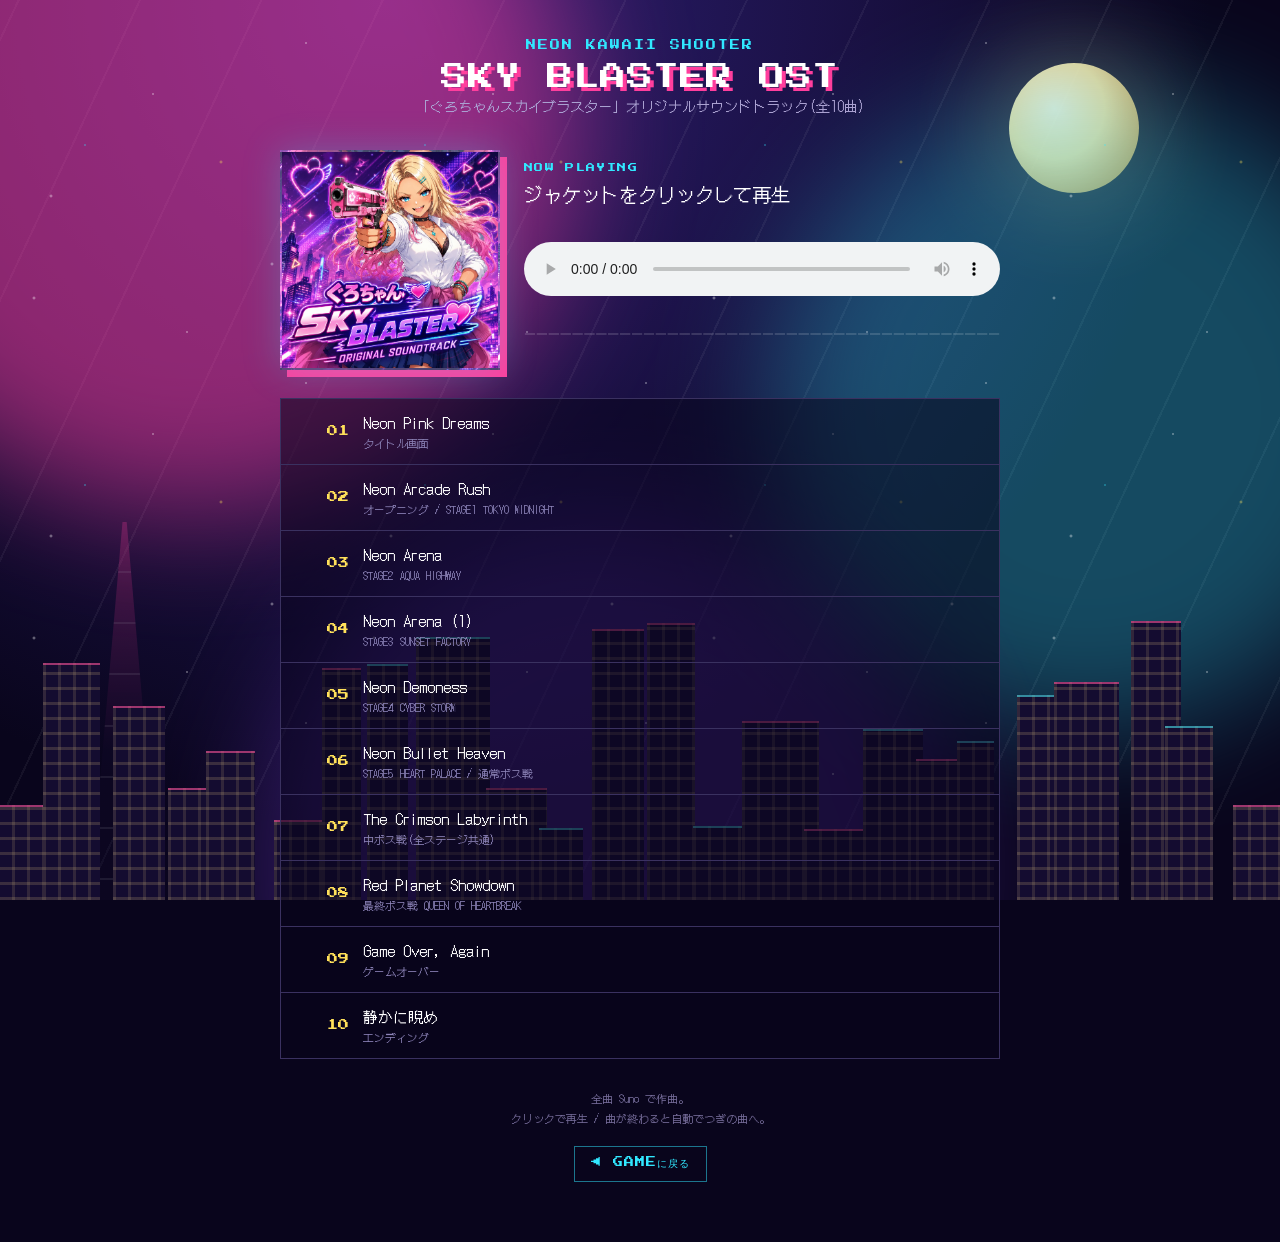
==== soundtrack.html @ 39030c47 "サントラ視聴ページ(soundtrack.html)を追加 全10曲をジャケット風UIで再生できるページ。ジャケットクリックで 再生/一時停止、Web Audio解析による音反応イコライザーを表示、 " ====
<!doctype html>
<html lang="ja">
  <head>
    <meta charset="UTF-8" />
    <meta name="viewport" content="width=device-width, initial-scale=1" />
    <meta name="theme-color" content="#120b2e" />
    <title>GRO-CHAN SKY BLASTER ✦ SOUNDTRACK</title>
    <style>
      @import url('https://fonts.googleapis.com/css2?family=DotGothic16&family=Press+Start+2P&display=swap');

      :root { --pink: #ff3e9d; --cyan: #31e8ff; --yellow: #ffe15a; }
      * { box-sizing: border-box; }
      html, body {
        margin: 0; min-height: 100%;
        background: #09051c;
        color: white; font-family: "DotGothic16", monospace;
        overflow-x: hidden;
      }

      /* Animated backdrop, built from the same visual language as the game's
         title screen: a soft moon, a tower silhouette, a drifting neon-lit
         skyline, diagonal light rays, glow blobs and a slow starfield. */
      .bg {
        position: fixed; inset: 0; z-index: 0; overflow: hidden;
        background: radial-gradient(circle at 30% 0%, #302078, #09051c 65%);
      }
      .bg .rays {
        position: absolute; inset: -20% -30%;
        background: repeating-linear-gradient(115deg, rgba(255,255,255,.05) 0 2px, transparent 2px 110px);
        animation: raysPan 46s linear infinite;
      }
      @keyframes raysPan { from { transform: translateX(0); } to { transform: translateX(320px); } }
      .bg .moon {
        position: absolute; top: 7%; right: 11%; width: 130px; height: 130px; border-radius: 50%;
        background: radial-gradient(circle at 35% 35%, #fffce0, #ffe9a8 42%, #d8ab5e 78%, transparent 80%);
        box-shadow: 0 0 90px 22px rgba(255, 230, 150, .22);
        opacity: .9;
      }
      .bg .tower {
        position: absolute; left: 7%; bottom: 0; width: 70px; height: 42vh;
        clip-path: polygon(47% 0%, 53% 0%, 100% 100%, 0% 100%);
        background: linear-gradient(180deg, rgba(255,62,157,.5), rgba(20,10,45,.65) 60%);
        opacity: .5;
      }
      .bg .tower::before {
        content: ''; position: absolute; inset: 0;
        background: repeating-linear-gradient(180deg, transparent 0 13%, rgba(255,255,255,.16) 13% calc(13% + 2px));
      }
      .bg .glow { position: absolute; border-radius: 50%; filter: blur(60px); opacity: .5; }
      .bg .glow.a { width: 60vw; height: 60vw; left: -15vw; top: -20vw; background: #ff3e9d; animation: drift1 22s ease-in-out infinite; }
      .bg .glow.b { width: 50vw; height: 50vw; right: -10vw; top: 10vh; background: #31e8ff; opacity: .3; animation: drift2 26s ease-in-out infinite; }
      .bg .glow.c { width: 55vw; height: 55vw; left: 20vw; bottom: -25vw; background: #7b3fe4; opacity: .35; animation: drift3 30s ease-in-out infinite; }
      @keyframes drift1 { 0%,100% { transform: translate(0,0) scale(1); } 50% { transform: translate(6vw,8vh) scale(1.15); } }
      @keyframes drift2 { 0%,100% { transform: translate(0,0) scale(1); } 50% { transform: translate(-8vw,4vh) scale(1.1); } }
      @keyframes drift3 { 0%,100% { transform: translate(0,0) scale(1); } 50% { transform: translate(5vw,-6vh) scale(1.08); } }
      .bg .stars {
        position: absolute; inset: -50% 0 0 0; height: 200%;
        background-image:
          radial-gradient(2px 2px at 10% 20%, #fff, transparent),
          radial-gradient(2px 2px at 80% 10%, #fff, transparent),
          radial-gradient(1.5px 1.5px at 45% 60%, #fff, transparent),
          radial-gradient(2px 2px at 65% 80%, #ffe15a, transparent),
          radial-gradient(1.5px 1.5px at 25% 75%, #31e8ff, transparent),
          radial-gradient(1.5px 1.5px at 90% 45%, #fff, transparent),
          radial-gradient(2px 2px at 15% 90%, #fff, transparent),
          radial-gradient(1.5px 1.5px at 55% 30%, #fff, transparent);
        background-repeat: repeat; background-size: 340px 340px;
        opacity: .55; animation: starDrift 60s linear infinite;
      }
      @keyframes starDrift { from { transform: translateY(0); } to { transform: translateY(340px); } }

      /* Neon skyline: generated buildings anchored to the bottom, echoing the
         in-game city backdrop. Each gets a random height/width and a lit
         window grid tinted pink or cyan. */
      .bg .skyline { position: absolute; left: 0; right: 0; bottom: 0; height: 38vh; }
      .bg .building {
        position: absolute; bottom: 0; background-color: #140c30;
        border-top: 2px solid var(--accent, rgba(255,255,255,.25));
        background-image:
          repeating-linear-gradient(0deg, rgba(255,222,140,.16) 0 3px, transparent 3px 15px),
          repeating-linear-gradient(90deg, rgba(255,222,140,.12) 0 3px, transparent 3px 15px);
        transform-origin: center bottom; will-change: transform;
      }

      .wrap { position: relative; max-width: 760px; margin: 0 auto; padding: 40px 20px 60px; }
      .eyebrow { color: var(--cyan); font: 10px "Press Start 2P", monospace; letter-spacing: .2em; text-align: center; }
      h1 {
        margin: 14px 0 6px; text-align: center; font: 26px "Press Start 2P", monospace;
        color: white; text-shadow: 4px 4px 0 var(--pink); letter-spacing: .02em;
      }
      .sub { text-align: center; color: #aaa1d1; font-size: 14px; margin: 0 0 34px; }

      /* Album jacket: click to play/pause the current track. Pulses with a
         soft glow while playing, shows a play/pause glyph on hover so it
         reads as a button (no spin — there's a wordmark on it to keep upright). */
      .player-panel { display: flex; gap: 24px; align-items: center; margin-bottom: 28px; flex-wrap: wrap; }
      .jacket-frame { position: relative; width: 220px; height: 220px; flex: none; }
      .jacket {
        width: 100%; height: 100%; cursor: pointer; position: relative; overflow: hidden;
        background-image: url('assets/images/ost_jacket.webp');
        background-size: cover; background-position: center;
        box-shadow: 0 0 34px rgba(49, 232, 255, .25), 7px 7px 0 var(--pink);
        border: 2px solid rgba(255, 255, 255, .25);
        transition: transform .15s, box-shadow .4s;
      }
      .jacket:hover { transform: translate(-2px, -2px); }
      .jacket:active { transform: translate(1px, 1px); }
      .jacket.is-playing { animation: jacketPulse 2.4s ease-in-out infinite; }
      @keyframes jacketPulse {
        0%, 100% { box-shadow: 0 0 34px rgba(49, 232, 255, .25), 7px 7px 0 var(--pink); }
        50% { box-shadow: 0 0 52px rgba(49, 232, 255, .5), 7px 7px 0 var(--pink); }
      }
      .jacket .glyph {
        position: absolute; inset: 0; display: flex; align-items: center; justify-content: center;
        background: rgba(9, 5, 28, 0); color: white; font-size: 34px; opacity: 0; transition: opacity .15s, background .15s;
      }
      .jacket:hover .glyph, .jacket:focus-visible .glyph { opacity: 1; background: rgba(9, 5, 28, .35); }

      .now-playing { flex: 1; min-width: 220px; }
      .now-playing .label { color: var(--cyan); font: 9px "Press Start 2P", monospace; letter-spacing: .15em; }
      .now-playing .title { margin: 8px 0 2px; font-size: 19px; color: white; }
      .now-playing .scene { color: #bdb5e0; font-size: 13px; margin: 0 0 14px; }
      audio { width: 100%; filter: invert(0); }
      #visualizer { display: block; width: 100%; height: 46px; margin-top: 10px; }

      .tracklist { position: relative; list-style: none; margin: 0; padding: 0; border: 1px solid #3a3160; background: rgba(9,5,28,.55); }
      .track {
        display: flex; align-items: center; gap: 14px;
        padding: 13px 16px; cursor: pointer;
        border-bottom: 1px solid #3a3160;
        transition: background .12s;
      }
      .track:last-child { border-bottom: none; }
      .track:hover { background: rgba(255, 62, 157, .14); }
      .track.is-active { background: rgba(49, 232, 255, .16); }
      .track .num { color: var(--yellow); font: 11px "Press Start 2P", monospace; min-width: 22px; }
      .track .info { flex: 1; min-width: 0; }
      .track .name { color: white; font-size: 15px; }
      .track .scene-tag { color: #8d84b8; font-size: 11px; margin-top: 2px; }
      .track .playmark { color: var(--pink); font-size: 13px; width: 16px; text-align: center; }

      footer { position: relative; margin-top: 30px; text-align: center; }
      footer p { color: #756c99; font-size: 11px; line-height: 1.8; }
      .back-link {
        display: inline-block; margin-top: 6px; color: var(--cyan); text-decoration: none;
        font: 10px "Press Start 2P", monospace; letter-spacing: .1em; border: 1px solid rgba(49,232,255,.5);
        padding: 10px 16px;
      }
      .back-link:hover { color: white; border-color: white; }
    </style>
  </head>
  <body>
    <div class="bg">
      <div class="rays"></div>
      <div class="moon"></div>
      <div class="tower"></div>
      <div class="glow a"></div>
      <div class="glow b"></div>
      <div class="glow c"></div>
      <div class="stars"></div>
      <div class="skyline" id="skyline"></div>
    </div>

    <div class="wrap">
      <div class="eyebrow">NEON KAWAII SHOOTER</div>
      <h1>SKY BLASTER OST</h1>
      <p class="sub">「ぐろちゃんスカイブラスター」オリジナルサウンドトラック(全10曲)</p>

      <div class="player-panel">
        <div class="jacket-frame">
          <div class="jacket" id="jacket" role="button" tabindex="0" aria-label="再生・一時停止">
            <div class="glyph" id="jacketGlyph">▶</div>
          </div>
        </div>
        <div class="now-playing">
          <div class="label">NOW PLAYING</div>
          <div class="title" id="npTitle">ジャケットをクリックして再生</div>
          <div class="scene" id="npScene">&nbsp;</div>
          <audio id="player" controls></audio>
          <canvas id="visualizer" width="600" height="92"></canvas>
        </div>
      </div>

      <ul class="tracklist" id="tracklist"></ul>

      <footer>
        <p>全曲 Suno で作曲。<br />クリックで再生 / 曲が終わると自動でつぎの曲へ。</p>
        <a class="back-link" href="index.html">◀ GAMEに戻る</a>
      </footer>
    </div>

    <script>
      const TRACKS = [
        { file: 'Neon Pink Dreams.mp3', title: 'Neon Pink Dreams', scene: 'タイトル画面' },
        { file: 'Neon Arcade Rush.mp3', title: 'Neon Arcade Rush', scene: 'オープニング / STAGE1 TOKYO MIDNIGHT' },
        { file: 'Neon Arena.mp3', title: 'Neon Arena', scene: 'STAGE2 AQUA HIGHWAY' },
        { file: 'Neon Arena (1).mp3', title: 'Neon Arena (1)', scene: 'STAGE3 SUNSET FACTORY' },
        { file: 'Neon Demoness.mp3', title: 'Neon Demoness', scene: 'STAGE4 CYBER STORM' },
        { file: 'Neon Bullet Heaven.mp3', title: 'Neon Bullet Heaven', scene: 'STAGE5 HEART PALACE / 通常ボス戦' },
        { file: 'The Crimson Labyrinth.mp3', title: 'The Crimson Labyrinth', scene: '中ボス戦(全ステージ共通)' },
        { file: 'Red Planet Showdown.mp3', title: 'Red Planet Showdown', scene: '最終ボス戦 QUEEN OF HEARTBREAK' },
        { file: 'Game Over, Again.mp3', title: 'Game Over, Again', scene: 'ゲームオーバー' },
        { file: '静かに睨め.mp3', title: '静かに睨め', scene: 'エンディング' },
      ];

      const player = document.querySelector('#player');
      const npTitle = document.querySelector('#npTitle');
      const npScene = document.querySelector('#npScene');
      const list = document.querySelector('#tracklist');
      const jacket = document.querySelector('#jacket');
      const jacketGlyph = document.querySelector('#jacketGlyph');
      let current = -1;

      // Neon skyline: random-height buildings anchored to the bottom of the
      // viewport, echoing the game's procedural city backdrop. Kept in
      // `buildings` so the audio loop below can grow/shrink them like a
      // giant equalizer synced to the currently playing track.
      const buildings = [];
      (function buildSkyline() {
        const skyline = document.querySelector('#skyline');
        const count = 24;
        for (let i = 0; i < count; i++) {
          const b = document.createElement('div');
          b.className = 'building';
          const w = 32 + Math.random() * 46;
          const h = 70 + Math.random() * 210;
          b.style.width = w + 'px';
          b.style.height = h + 'px';
          b.style.left = ((i / count) * 100 + (Math.random() * 2 - 1)) + '%';
          b.style.setProperty('--accent', Math.random() < .5 ? 'rgba(49,232,255,.5)' : 'rgba(255,62,157,.5)');
          skyline.appendChild(b);
          buildings.push({ el: b, scale: 1 });
        }
      })();

      // Audio-reactive equalizer bars, drawn from a Web Audio AnalyserNode
      // tapped off the <audio> element. Idles as a flat line when nothing
      // is playing.
      const viz = document.querySelector('#visualizer');
      const vctx = viz.getContext('2d');
      let audioCtx, analyser, freqData;
      const BAR_COUNT = 40;

      function ensureAudioGraph() {
        if (audioCtx) { if (audioCtx.state === 'suspended') audioCtx.resume(); return; }
        audioCtx = new (window.AudioContext || window.webkitAudioContext)();
        const source = audioCtx.createMediaElementSource(player);
        analyser = audioCtx.createAnalyser();
        analyser.fftSize = 128;
        analyser.smoothingTimeConstant = .82;
        freqData = new Uint8Array(analyser.frequencyBinCount);
        source.connect(analyser);
        analyser.connect(audioCtx.destination);
      }

      function drawViz() {
        requestAnimationFrame(drawViz);
        const w = viz.width, h = viz.height, mid = h / 2;
        const barW = w / BAR_COUNT;
        vctx.clearRect(0, 0, w, h);
        const playing = analyser && !player.paused;
        if (playing) analyser.getByteFrequencyData(freqData);
        const step = analyser ? Math.floor(freqData.length / BAR_COUNT) : 0;
        for (let i = 0; i < BAR_COUNT; i++) {
          const v = playing ? freqData[i * step] / 255 : 0;
          const barH = Math.max(2, v * (mid - 4));
          const x = i * barW + 1;
          const grad = vctx.createLinearGradient(0, mid - barH, 0, mid + barH);
          grad.addColorStop(0, '#31e8ff');
          grad.addColorStop(1, '#ff3e9d');
          vctx.fillStyle = playing ? grad : 'rgba(255,255,255,.14)';
          vctx.fillRect(x, mid - barH, barW - 2, barH * 2);
        }
        updateSkyline(playing);
      }
      drawViz();

      // The city skyline doubles as a second, ambient equalizer: each
      // building's height pulses with its own slice of the spectrum, easing
      // back to its base height when nothing is playing.
      function updateSkyline(playing) {
        const bStep = analyser ? Math.floor(freqData.length / buildings.length) : 0;
        buildings.forEach((b, i) => {
          const v = playing ? freqData[i * bStep] / 255 : 0;
          const target = 1 + v * .6;
          b.scale += (target - b.scale) * .18;
          b.el.style.transform = `scaleY(${b.scale})`;
        });
      }

      TRACKS.forEach((t, i) => {
        const li = document.createElement('li');
        li.className = 'track';
        li.innerHTML = `<span class="playmark"></span><span class="num">${String(i + 1).padStart(2, '0')}</span>` +
          `<span class="info"><div class="name">${t.title}</div><div class="scene-tag">${t.scene}</div></span>`;
        li.addEventListener('click', () => playTrack(i));
        list.appendChild(li);
      });

      function playTrack(i) {
        current = i;
        const t = TRACKS[i];
        player.src = 'assets/bgm/' + encodeURIComponent(t.file);
        ensureAudioGraph();
        player.play().catch(() => {});
        npTitle.textContent = t.title;
        npScene.textContent = t.scene;
        [...list.children].forEach((li, idx) => {
          li.classList.toggle('is-active', idx === i);
          li.querySelector('.playmark').textContent = idx === i ? '▶' : '';
        });
      }

      // The jacket doubles as the play/pause button: first click starts track 1,
      // afterwards it toggles whichever track is currently loaded.
      function toggleFromJacket() {
        if (current === -1) { playTrack(0); return; }
        if (player.paused) { ensureAudioGraph(); player.play().catch(() => {}); } else player.pause();
      }
      jacket.addEventListener('click', toggleFromJacket);
      jacket.addEventListener('keydown', e => { if (e.code === 'Enter' || e.code === 'Space') { e.preventDefault(); toggleFromJacket(); } });

      player.addEventListener('play', () => { jacket.classList.add('is-playing'); jacketGlyph.textContent = '❚❚'; });
      player.addEventListener('pause', () => { jacket.classList.remove('is-playing'); jacketGlyph.textContent = '▶'; });
      player.addEventListener('ended', () => playTrack((current + 1) % TRACKS.length));
    </script>
  </body>
</html>
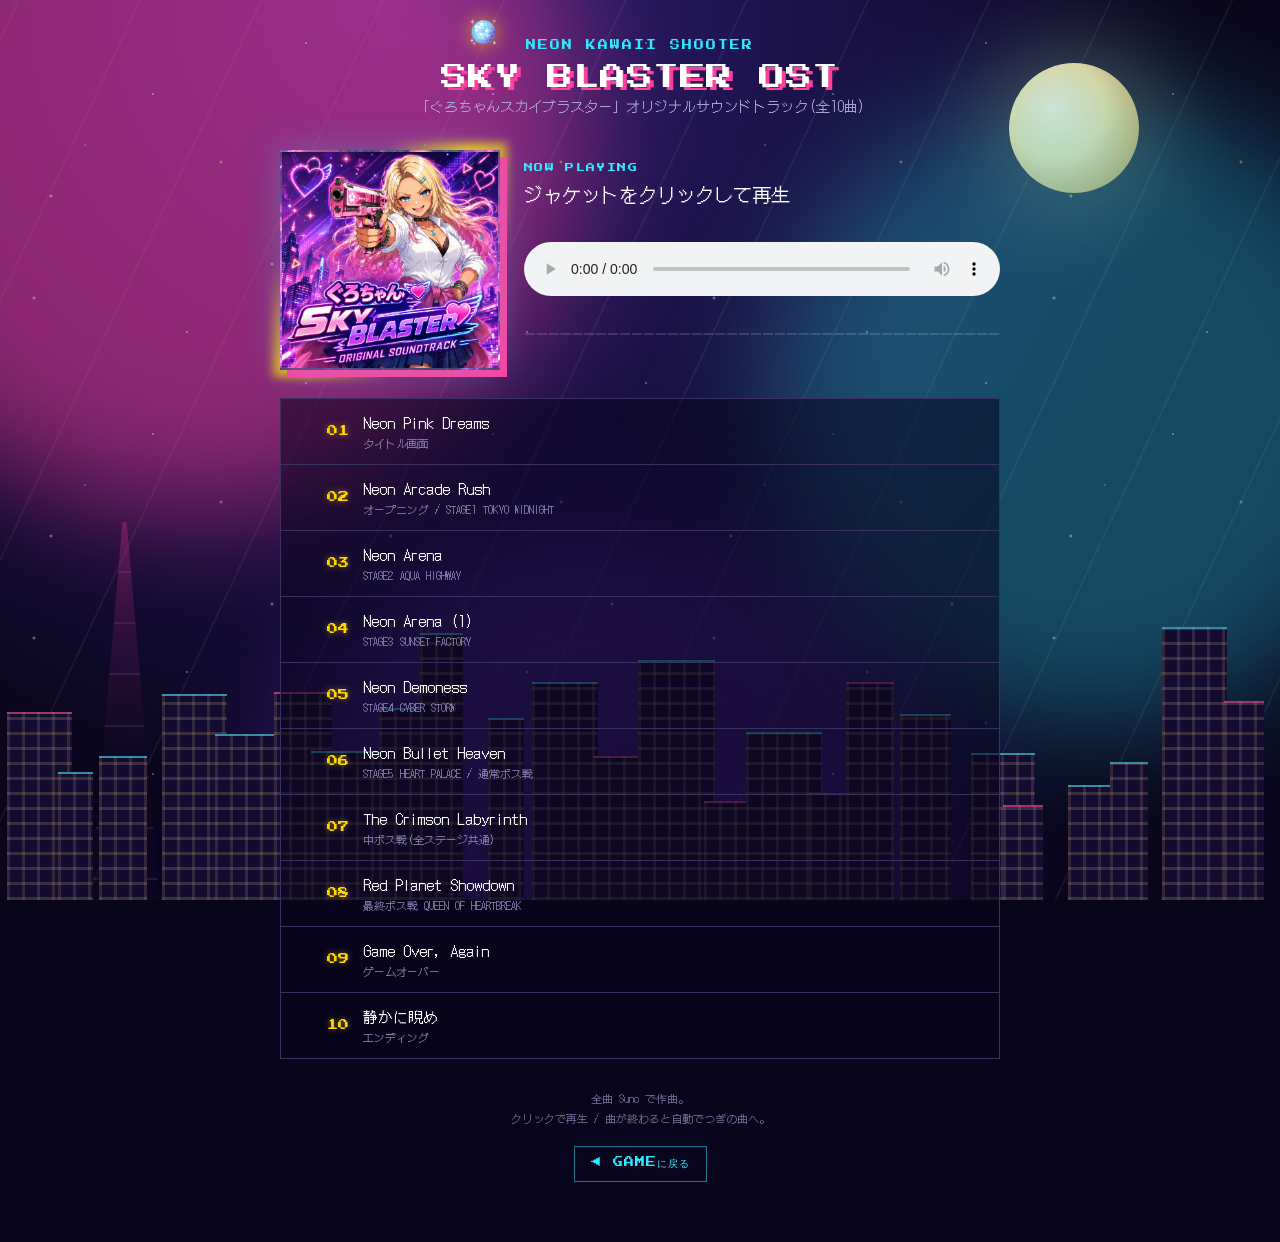
==== commit 374effa2: "サントラページにバブル期っぽい演出を追加 ミラーボール、タイトルのゴールドシマー、シャンパンゴールドの 泡が浮かぶ背景演出、ジャケット周りの回転する金の光、再生中 トラックのゴールドアクセントを追加。" ====
--- a/soundtrack.html
+++ b/soundtrack.html
@@ -8,7 +8,7 @@
     <style>
       @import url('https://fonts.googleapis.com/css2?family=DotGothic16&family=Press+Start+2P&display=swap');
 
-      :root { --pink: #ff3e9d; --cyan: #31e8ff; --yellow: #ffe15a; }
+      :root { --pink: #ff3e9d; --cyan: #31e8ff; --yellow: #ffe15a; --gold: #ffd700; }
       * { box-sizing: border-box; }
       html, body {
         margin: 0; min-height: 100%;
@@ -69,6 +69,26 @@
       }
       @keyframes starDrift { from { transform: translateY(0); } to { transform: translateY(340px); } }
 
+      /* Bubble-era glitz: rising gold/pink/cyan bubbles + twinkling sparkles,
+         a spinning disco ball, and a shimmer sweep across the wordmark. */
+      .bg .bubble {
+        position: absolute; bottom: -60px; border-radius: 50%;
+        border: 1px solid rgba(255,223,120,.65);
+        background: radial-gradient(circle at 32% 28%, rgba(255,255,255,.95), rgba(255,215,0,.55) 40%, rgba(255,180,60,.2) 65%, transparent 78%);
+        animation: bubbleRise linear infinite, bubbleTwinkle 2.6s ease-in-out infinite;
+      }
+      @keyframes bubbleRise { from { transform: translateY(0); } to { transform: translateY(-115vh); } }
+      @keyframes bubbleTwinkle { 0%, 100% { opacity: .35; } 50% { opacity: .9; } }
+
+      .discoball {
+        position: absolute; top: 18px; left: 50%; margin-left: -172px;
+        font-size: 24px; line-height: 1; filter: drop-shadow(0 0 10px rgba(255,215,0,.7));
+        animation: discoSpin 5s linear infinite, discoBob 2.6s ease-in-out infinite;
+      }
+      @keyframes discoSpin { from { transform: rotate(0deg); } to { transform: rotate(360deg); } }
+      @keyframes discoBob { 0%, 100% { margin-top: 0; } 50% { margin-top: -6px; } }
+      #bubbles { position: absolute; inset: 0; }
+
       /* Neon skyline: generated buildings anchored to the bottom, echoing the
          in-game city backdrop. Each gets a random height/width and a lit
          window grid tinted pink or cyan. */
@@ -85,9 +105,17 @@
       .wrap { position: relative; max-width: 760px; margin: 0 auto; padding: 40px 20px 60px; }
       .eyebrow { color: var(--cyan); font: 10px "Press Start 2P", monospace; letter-spacing: .2em; text-align: center; }
       h1 {
+        position: relative; overflow: hidden;
         margin: 14px 0 6px; text-align: center; font: 26px "Press Start 2P", monospace;
         color: white; text-shadow: 4px 4px 0 var(--pink); letter-spacing: .02em;
       }
+      h1::after {
+        content: ''; position: absolute; top: 0; left: -60%; width: 45%; height: 100%;
+        background: linear-gradient(100deg, transparent, rgba(255,255,255,.85), rgba(255,215,0,.85), transparent);
+        transform: skewX(-20deg); mix-blend-mode: overlay;
+        animation: shimmerSweep 3.6s ease-in-out infinite;
+      }
+      @keyframes shimmerSweep { 0% { left: -60%; } 55%, 100% { left: 130%; } }
       .sub { text-align: center; color: #aaa1d1; font-size: 14px; margin: 0 0 34px; }
 
       /* Album jacket: click to play/pause the current track. Pulses with a
@@ -95,6 +123,14 @@
          reads as a button (no spin — there's a wordmark on it to keep upright). */
       .player-panel { display: flex; gap: 24px; align-items: center; margin-bottom: 28px; flex-wrap: wrap; }
       .jacket-frame { position: relative; width: 220px; height: 220px; flex: none; }
+      .jacket-frame::before {
+        content: ''; position: absolute; inset: -7px;
+        background: conic-gradient(from 0deg,
+          transparent 0%, var(--gold) 10%, transparent 24%,
+          transparent 50%, var(--gold) 60%, transparent 74%, transparent 100%);
+        filter: blur(5px); opacity: .9; animation: goldSpin 6s linear infinite;
+      }
+      @keyframes goldSpin { from { transform: rotate(0deg); } to { transform: rotate(360deg); } }
       .jacket {
         width: 100%; height: 100%; cursor: pointer; position: relative; overflow: hidden;
         background-image: url('assets/images/ost_jacket.webp');
@@ -132,8 +168,8 @@
       }
       .track:last-child { border-bottom: none; }
       .track:hover { background: rgba(255, 62, 157, .14); }
-      .track.is-active { background: rgba(49, 232, 255, .16); }
-      .track .num { color: var(--yellow); font: 11px "Press Start 2P", monospace; min-width: 22px; }
+      .track.is-active { background: rgba(49, 232, 255, .16); box-shadow: inset 3px 0 0 var(--gold); }
+      .track .num { color: var(--gold); font: 11px "Press Start 2P", monospace; min-width: 22px; text-shadow: 0 0 6px rgba(255,215,0,.5); }
       .track .info { flex: 1; min-width: 0; }
       .track .name { color: white; font-size: 15px; }
       .track .scene-tag { color: #8d84b8; font-size: 11px; margin-top: 2px; }
@@ -159,6 +195,8 @@
       <div class="glow c"></div>
       <div class="stars"></div>
       <div class="skyline" id="skyline"></div>
+      <div class="discoball">🪩</div>
+      <div id="bubbles"></div>
     </div>
 
     <div class="wrap">
@@ -233,6 +271,25 @@
         }
       })();
 
+      // Bubble-era glitz: a slow rise of gold/white bubbles, staggered so the
+      // sky never empties out.
+      (function buildBubbles() {
+        const layer = document.querySelector('#bubbles');
+        const count = 22;
+        for (let i = 0; i < count; i++) {
+          const b = document.createElement('div');
+          b.className = 'bubble';
+          const size = 8 + Math.random() * 22;
+          b.style.width = size + 'px';
+          b.style.height = size + 'px';
+          b.style.left = (Math.random() * 100) + '%';
+          const dur = 10 + Math.random() * 14;
+          b.style.animationDuration = dur + 's, ' + (2 + Math.random() * 2) + 's';
+          b.style.animationDelay = (-Math.random() * dur) + 's, ' + (-Math.random() * 3) + 's';
+          layer.appendChild(b);
+        }
+      })();
+
       // Audio-reactive equalizer bars, drawn from a Web Audio AnalyserNode
       // tapped off the <audio> element. Idles as a flat line when nothing
       // is playing.
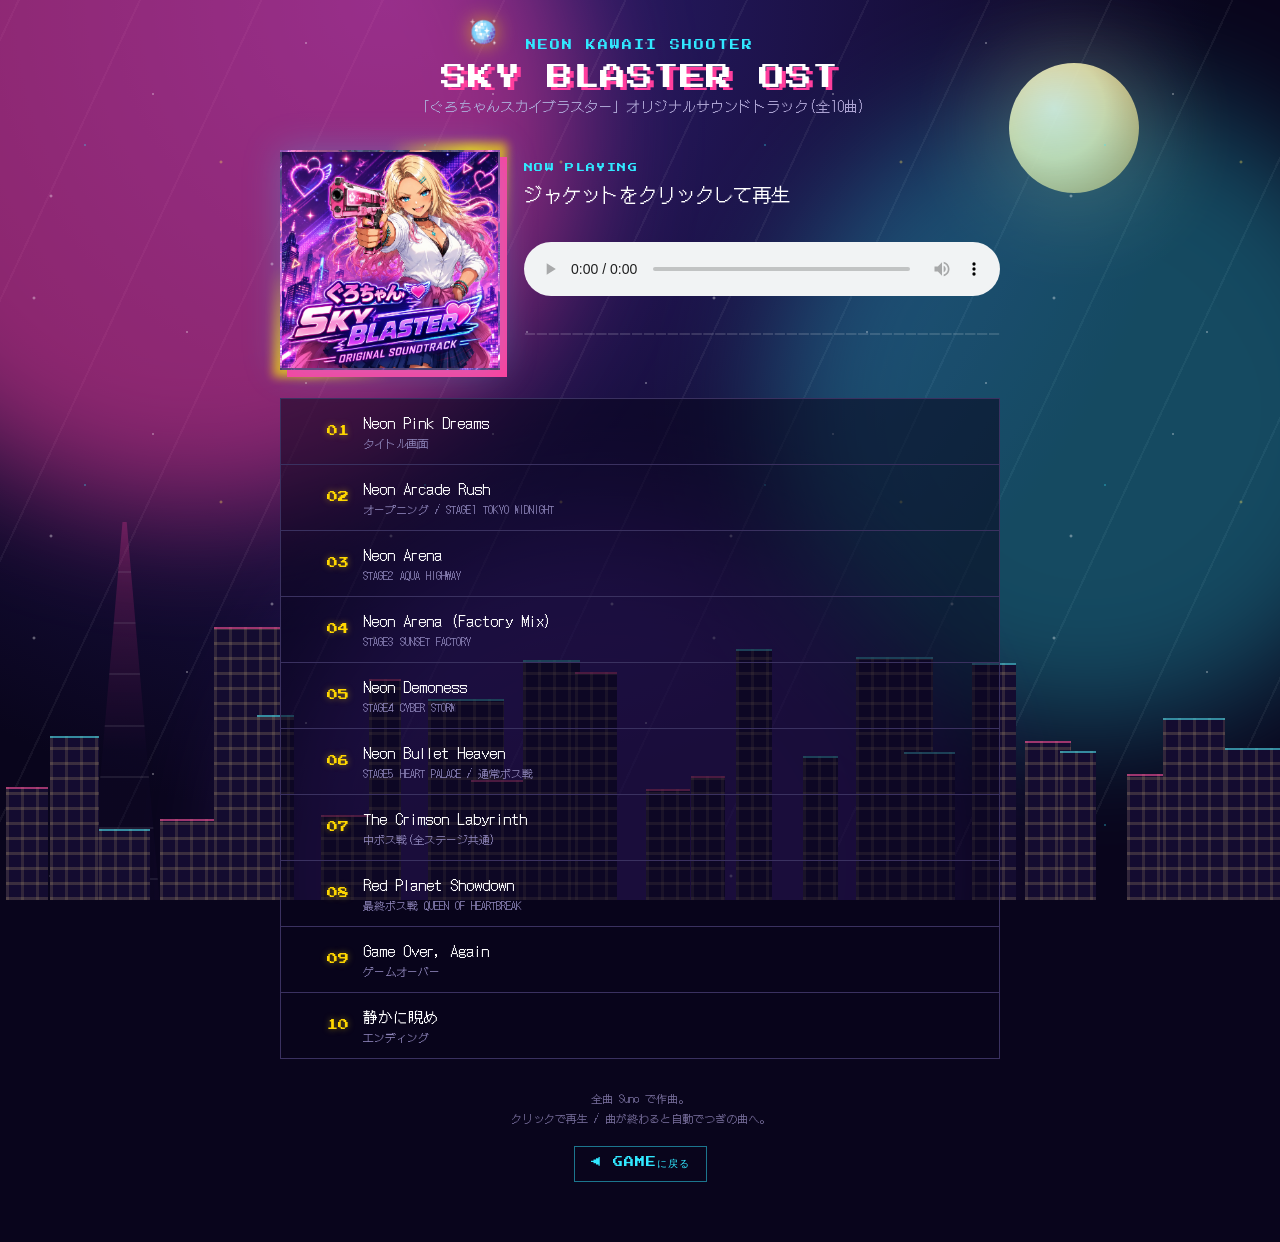
==== commit 4d9f1ae2: "サントラページの曲名表示を修正 「Neon Arena (1)」はファイル保存時の重複回避連番で、ID3タグ上は 両曲とも同じ「Neon Arena」（Sunoで別々に生成された曲）。 一覧上で区別で" ====
--- a/soundtrack.html
+++ b/soundtrack.html
@@ -232,7 +232,7 @@
         { file: 'Neon Pink Dreams.mp3', title: 'Neon Pink Dreams', scene: 'タイトル画面' },
         { file: 'Neon Arcade Rush.mp3', title: 'Neon Arcade Rush', scene: 'オープニング / STAGE1 TOKYO MIDNIGHT' },
         { file: 'Neon Arena.mp3', title: 'Neon Arena', scene: 'STAGE2 AQUA HIGHWAY' },
-        { file: 'Neon Arena (1).mp3', title: 'Neon Arena (1)', scene: 'STAGE3 SUNSET FACTORY' },
+        { file: 'Neon Arena (1).mp3', title: 'Neon Arena (Factory Mix)', scene: 'STAGE3 SUNSET FACTORY' },
         { file: 'Neon Demoness.mp3', title: 'Neon Demoness', scene: 'STAGE4 CYBER STORM' },
         { file: 'Neon Bullet Heaven.mp3', title: 'Neon Bullet Heaven', scene: 'STAGE5 HEART PALACE / 通常ボス戦' },
         { file: 'The Crimson Labyrinth.mp3', title: 'The Crimson Labyrinth', scene: '中ボス戦(全ステージ共通)' },
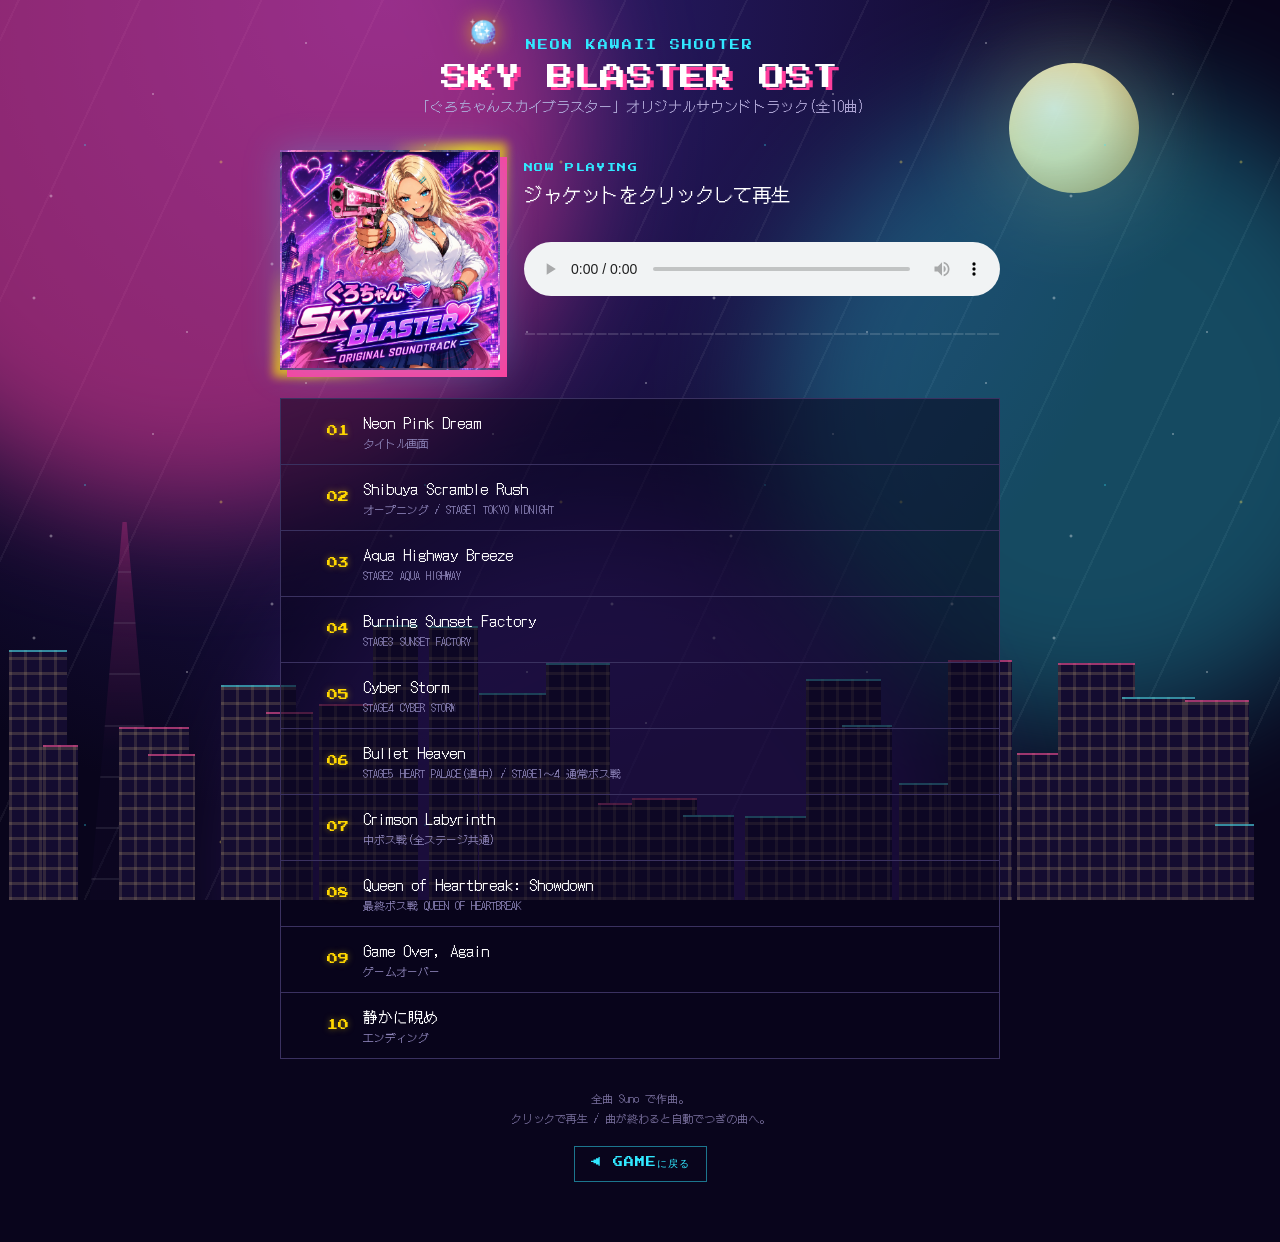
==== commit 0ea67e89: "サントラページの曲タイトルを英語化+クロール除外を追加 各曲をステージ/シーンにちなんだ英語タイトルに変更（エンディング テーマは変更なし）。soundtrack.htmlはrobots.txtとno" ====
--- a/soundtrack.html
+++ b/soundtrack.html
@@ -4,6 +4,7 @@
     <meta charset="UTF-8" />
     <meta name="viewport" content="width=device-width, initial-scale=1" />
     <meta name="theme-color" content="#120b2e" />
+    <meta name="robots" content="noindex, nofollow" />
     <title>GRO-CHAN SKY BLASTER ✦ SOUNDTRACK</title>
     <style>
       @import url('https://fonts.googleapis.com/css2?family=DotGothic16&family=Press+Start+2P&display=swap');
@@ -229,14 +230,14 @@
 
     <script>
       const TRACKS = [
-        { file: 'Neon Pink Dreams.mp3', title: 'Neon Pink Dreams', scene: 'タイトル画面' },
-        { file: 'Neon Arcade Rush.mp3', title: 'Neon Arcade Rush', scene: 'オープニング / STAGE1 TOKYO MIDNIGHT' },
-        { file: 'Neon Arena.mp3', title: 'Neon Arena', scene: 'STAGE2 AQUA HIGHWAY' },
-        { file: 'Neon Arena (1).mp3', title: 'Neon Arena (Factory Mix)', scene: 'STAGE3 SUNSET FACTORY' },
-        { file: 'Neon Demoness.mp3', title: 'Neon Demoness', scene: 'STAGE4 CYBER STORM' },
-        { file: 'Neon Bullet Heaven.mp3', title: 'Neon Bullet Heaven', scene: 'STAGE5 HEART PALACE / 通常ボス戦' },
-        { file: 'The Crimson Labyrinth.mp3', title: 'The Crimson Labyrinth', scene: '中ボス戦(全ステージ共通)' },
-        { file: 'Red Planet Showdown.mp3', title: 'Red Planet Showdown', scene: '最終ボス戦 QUEEN OF HEARTBREAK' },
+        { file: 'Neon Pink Dreams.mp3', title: 'Neon Pink Dream', scene: 'タイトル画面' },
+        { file: 'Neon Arcade Rush.mp3', title: 'Shibuya Scramble Rush', scene: 'オープニング / STAGE1 TOKYO MIDNIGHT' },
+        { file: 'Neon Arena.mp3', title: 'Aqua Highway Breeze', scene: 'STAGE2 AQUA HIGHWAY' },
+        { file: 'Neon Arena (1).mp3', title: 'Burning Sunset Factory', scene: 'STAGE3 SUNSET FACTORY' },
+        { file: 'Neon Demoness.mp3', title: 'Cyber Storm', scene: 'STAGE4 CYBER STORM' },
+        { file: 'Neon Bullet Heaven.mp3', title: 'Bullet Heaven', scene: 'STAGE5 HEART PALACE(道中) / STAGE1〜4 通常ボス戦' },
+        { file: 'The Crimson Labyrinth.mp3', title: 'Crimson Labyrinth', scene: '中ボス戦(全ステージ共通)' },
+        { file: 'Red Planet Showdown.mp3', title: 'Queen of Heartbreak: Showdown', scene: '最終ボス戦 QUEEN OF HEARTBREAK' },
         { file: 'Game Over, Again.mp3', title: 'Game Over, Again', scene: 'ゲームオーバー' },
         { file: '静かに睨め.mp3', title: '静かに睨め', scene: 'エンディング' },
       ];
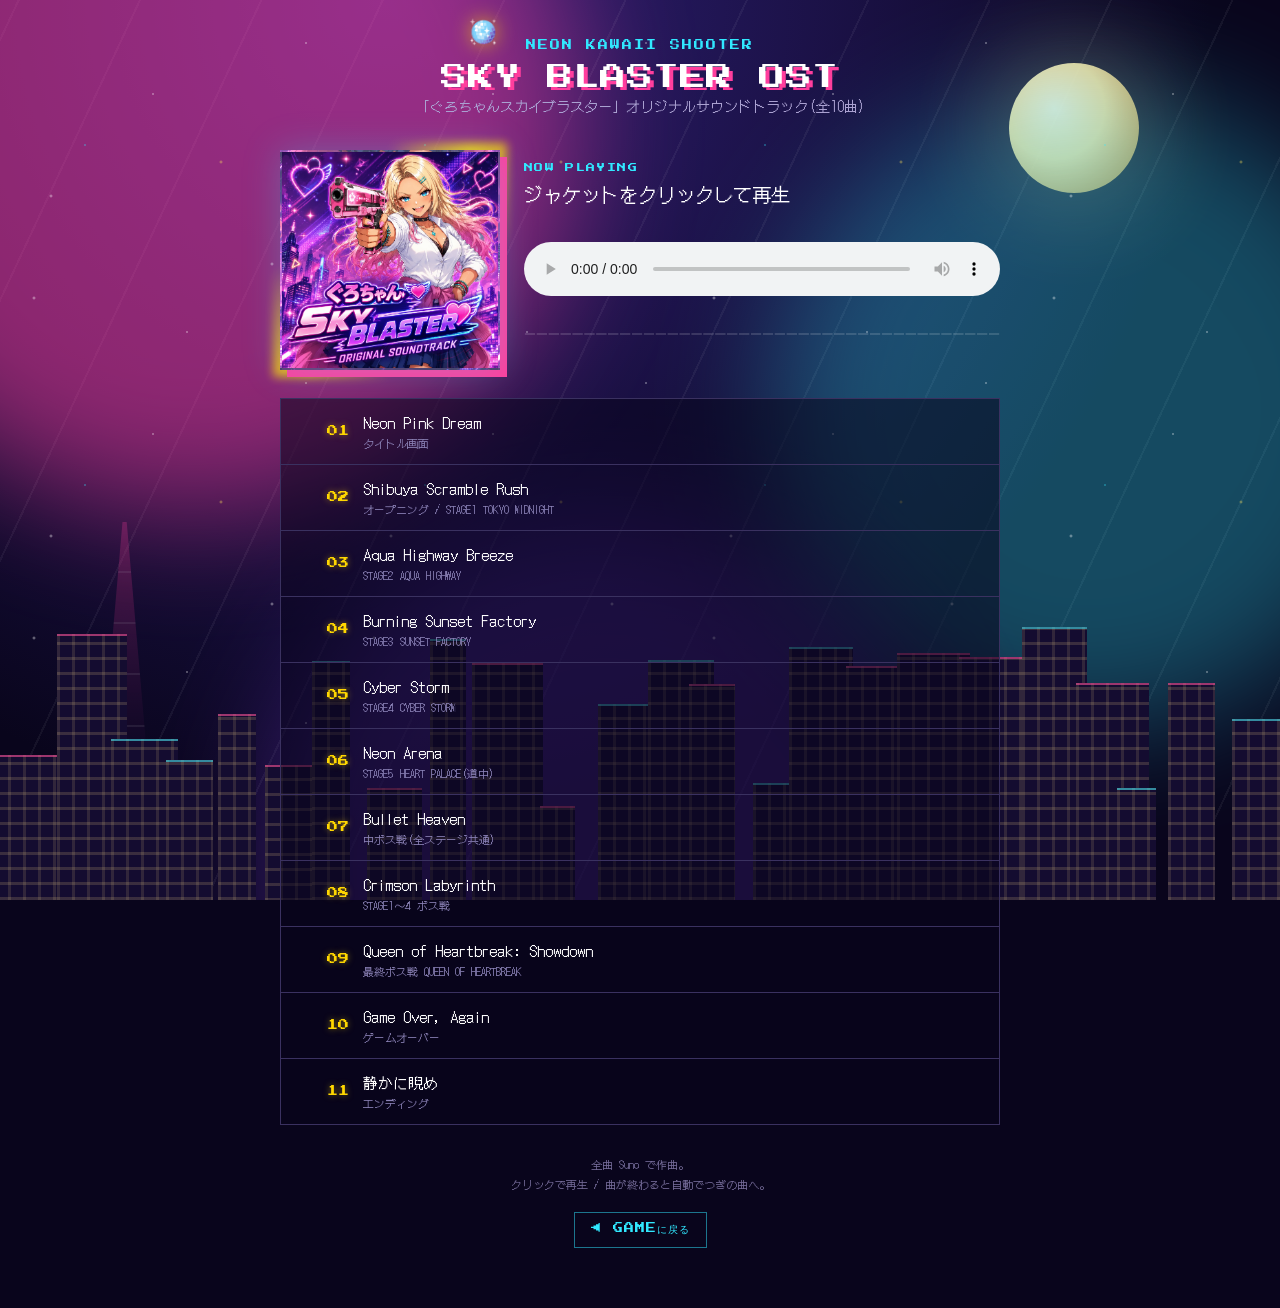
==== commit bb61e548: "BGM再編: S5道中に新曲Neon Arena追加、中ボス/ボス曲の対応を確定、重複ファイル名を解消 - S5道中: ユーザー提供の新曲 Neon Arena.wav を96kbps mp3化して " ====
--- a/soundtrack.html
+++ b/soundtrack.html
@@ -232,11 +232,12 @@
       const TRACKS = [
         { file: 'Neon Pink Dreams.mp3', title: 'Neon Pink Dream', scene: 'タイトル画面' },
         { file: 'Neon Arcade Rush.mp3', title: 'Shibuya Scramble Rush', scene: 'オープニング / STAGE1 TOKYO MIDNIGHT' },
-        { file: 'Neon Arena.mp3', title: 'Aqua Highway Breeze', scene: 'STAGE2 AQUA HIGHWAY' },
-        { file: 'Neon Arena (1).mp3', title: 'Burning Sunset Factory', scene: 'STAGE3 SUNSET FACTORY' },
+        { file: 'Aqua Highway Breeze.mp3', title: 'Aqua Highway Breeze', scene: 'STAGE2 AQUA HIGHWAY' },
+        { file: 'Burning Sunset Factory.mp3', title: 'Burning Sunset Factory', scene: 'STAGE3 SUNSET FACTORY' },
         { file: 'Neon Demoness.mp3', title: 'Cyber Storm', scene: 'STAGE4 CYBER STORM' },
-        { file: 'Neon Bullet Heaven.mp3', title: 'Bullet Heaven', scene: 'STAGE5 HEART PALACE(道中) / STAGE1〜4 通常ボス戦' },
-        { file: 'The Crimson Labyrinth.mp3', title: 'Crimson Labyrinth', scene: '中ボス戦(全ステージ共通)' },
+        { file: 'Neon Arena.mp3', title: 'Neon Arena', scene: 'STAGE5 HEART PALACE(道中)' },
+        { file: 'Neon Bullet Heaven.mp3', title: 'Bullet Heaven', scene: '中ボス戦(全ステージ共通)' },
+        { file: 'The Crimson Labyrinth.mp3', title: 'Crimson Labyrinth', scene: 'STAGE1〜4 ボス戦' },
         { file: 'Red Planet Showdown.mp3', title: 'Queen of Heartbreak: Showdown', scene: '最終ボス戦 QUEEN OF HEARTBREAK' },
         { file: 'Game Over, Again.mp3', title: 'Game Over, Again', scene: 'ゲームオーバー' },
         { file: '静かに睨め.mp3', title: '静かに睨め', scene: 'エンディング' },
